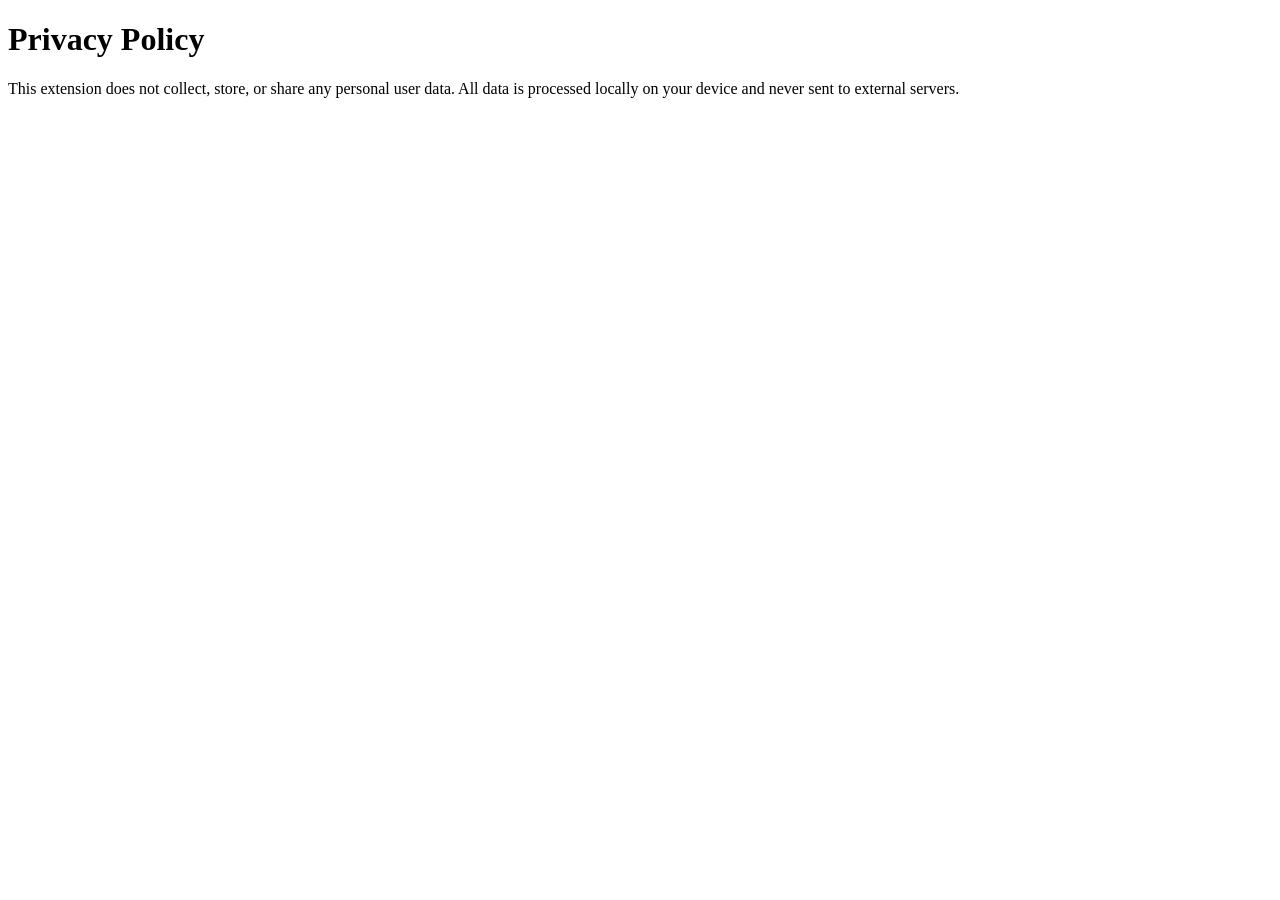
==== privacy.html @ 0ec4c2d1 "Rename index.html to privacy.html" ====
<!DOCTYPE html>
<html>
<head>
    <title>Privacy Policy</title>
</head>
<body>
    <h1>Privacy Policy</h1>
    <p>This extension does not collect, store, or share any personal user data. All data is processed locally on your device and never sent to external servers.</p>
</body>
</html>
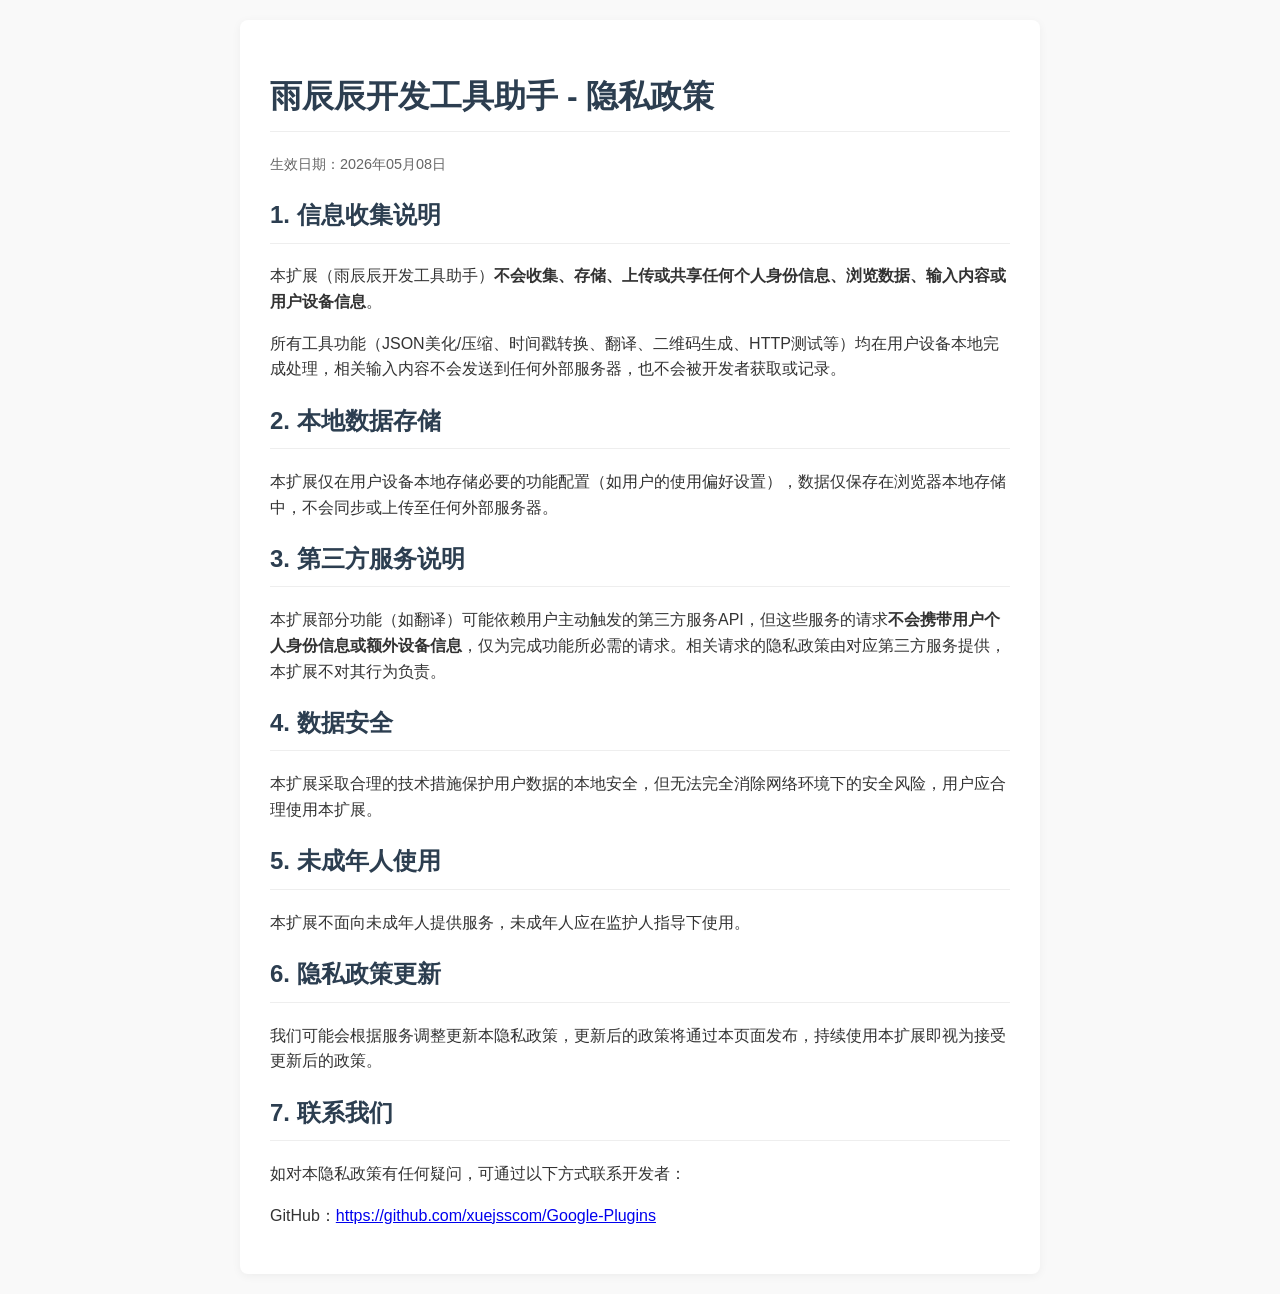
==== commit 74c4a393: "Update privacy.html" ====
--- a/privacy.html
+++ b/privacy.html
@@ -1,10 +1,64 @@
 <!DOCTYPE html>
-<html>
+<html lang="zh-CN">
 <head>
-    <title>Privacy Policy</title>
+    <meta charset="UTF-8">
+    <meta name="viewport" content="width=device-width, initial-scale=1.0">
+    <title>雨辰辰开发工具助手 - 隐私政策</title>
+    <style>
+        body {
+            font-family: -apple-system, BlinkMacSystemFont, "Segoe UI", Roboto, "Helvetica Neue", Arial, sans-serif;
+            line-height: 1.6;
+            max-width: 800px;
+            margin: 0 auto;
+            padding: 20px;
+            color: #333;
+            background-color: #f9f9f9;
+        }
+        h1, h2 {
+            color: #2c3e50;
+            border-bottom: 1px solid #eee;
+            padding-bottom: 8px;
+        }
+        .container {
+            background: white;
+            padding: 30px;
+            border-radius: 8px;
+            box-shadow: 0 2px 10px rgba(0,0,0,0.05);
+        }
+        .date {
+            color: #666;
+            font-size: 0.9em;
+            margin-bottom: 20px;
+        }
+    </style>
 </head>
 <body>
-    <h1>Privacy Policy</h1>
-    <p>This extension does not collect, store, or share any personal user data. All data is processed locally on your device and never sent to external servers.</p>
+    <div class="container">
+        <h1>雨辰辰开发工具助手 - 隐私政策</h1>
+        <p class="date">生效日期：2026年05月08日</p>
+
+        <h2>1. 信息收集说明</h2>
+        <p>本扩展（雨辰辰开发工具助手）<strong>不会收集、存储、上传或共享任何个人身份信息、浏览数据、输入内容或用户设备信息</strong>。</p>
+        <p>所有工具功能（JSON美化/压缩、时间戳转换、翻译、二维码生成、HTTP测试等）均在用户设备本地完成处理，相关输入内容不会发送到任何外部服务器，也不会被开发者获取或记录。</p>
+
+        <h2>2. 本地数据存储</h2>
+        <p>本扩展仅在用户设备本地存储必要的功能配置（如用户的使用偏好设置），数据仅保存在浏览器本地存储中，不会同步或上传至任何外部服务器。</p>
+
+        <h2>3. 第三方服务说明</h2>
+        <p>本扩展部分功能（如翻译）可能依赖用户主动触发的第三方服务API，但这些服务的请求<strong>不会携带用户个人身份信息或额外设备信息</strong>，仅为完成功能所必需的请求。相关请求的隐私政策由对应第三方服务提供，本扩展不对其行为负责。</p>
+
+        <h2>4. 数据安全</h2>
+        <p>本扩展采取合理的技术措施保护用户数据的本地安全，但无法完全消除网络环境下的安全风险，用户应合理使用本扩展。</p>
+
+        <h2>5. 未成年人使用</h2>
+        <p>本扩展不面向未成年人提供服务，未成年人应在监护人指导下使用。</p>
+
+        <h2>6. 隐私政策更新</h2>
+        <p>我们可能会根据服务调整更新本隐私政策，更新后的政策将通过本页面发布，持续使用本扩展即视为接受更新后的政策。</p>
+
+        <h2>7. 联系我们</h2>
+        <p>如对本隐私政策有任何疑问，可通过以下方式联系开发者：</p>
+        <p>GitHub：<a href="https://github.com/xuejsscom/Google-Plugins" target="_blank">https://github.com/xuejsscom/Google-Plugins</a></p>
+    </div>
 </body>
 </html>
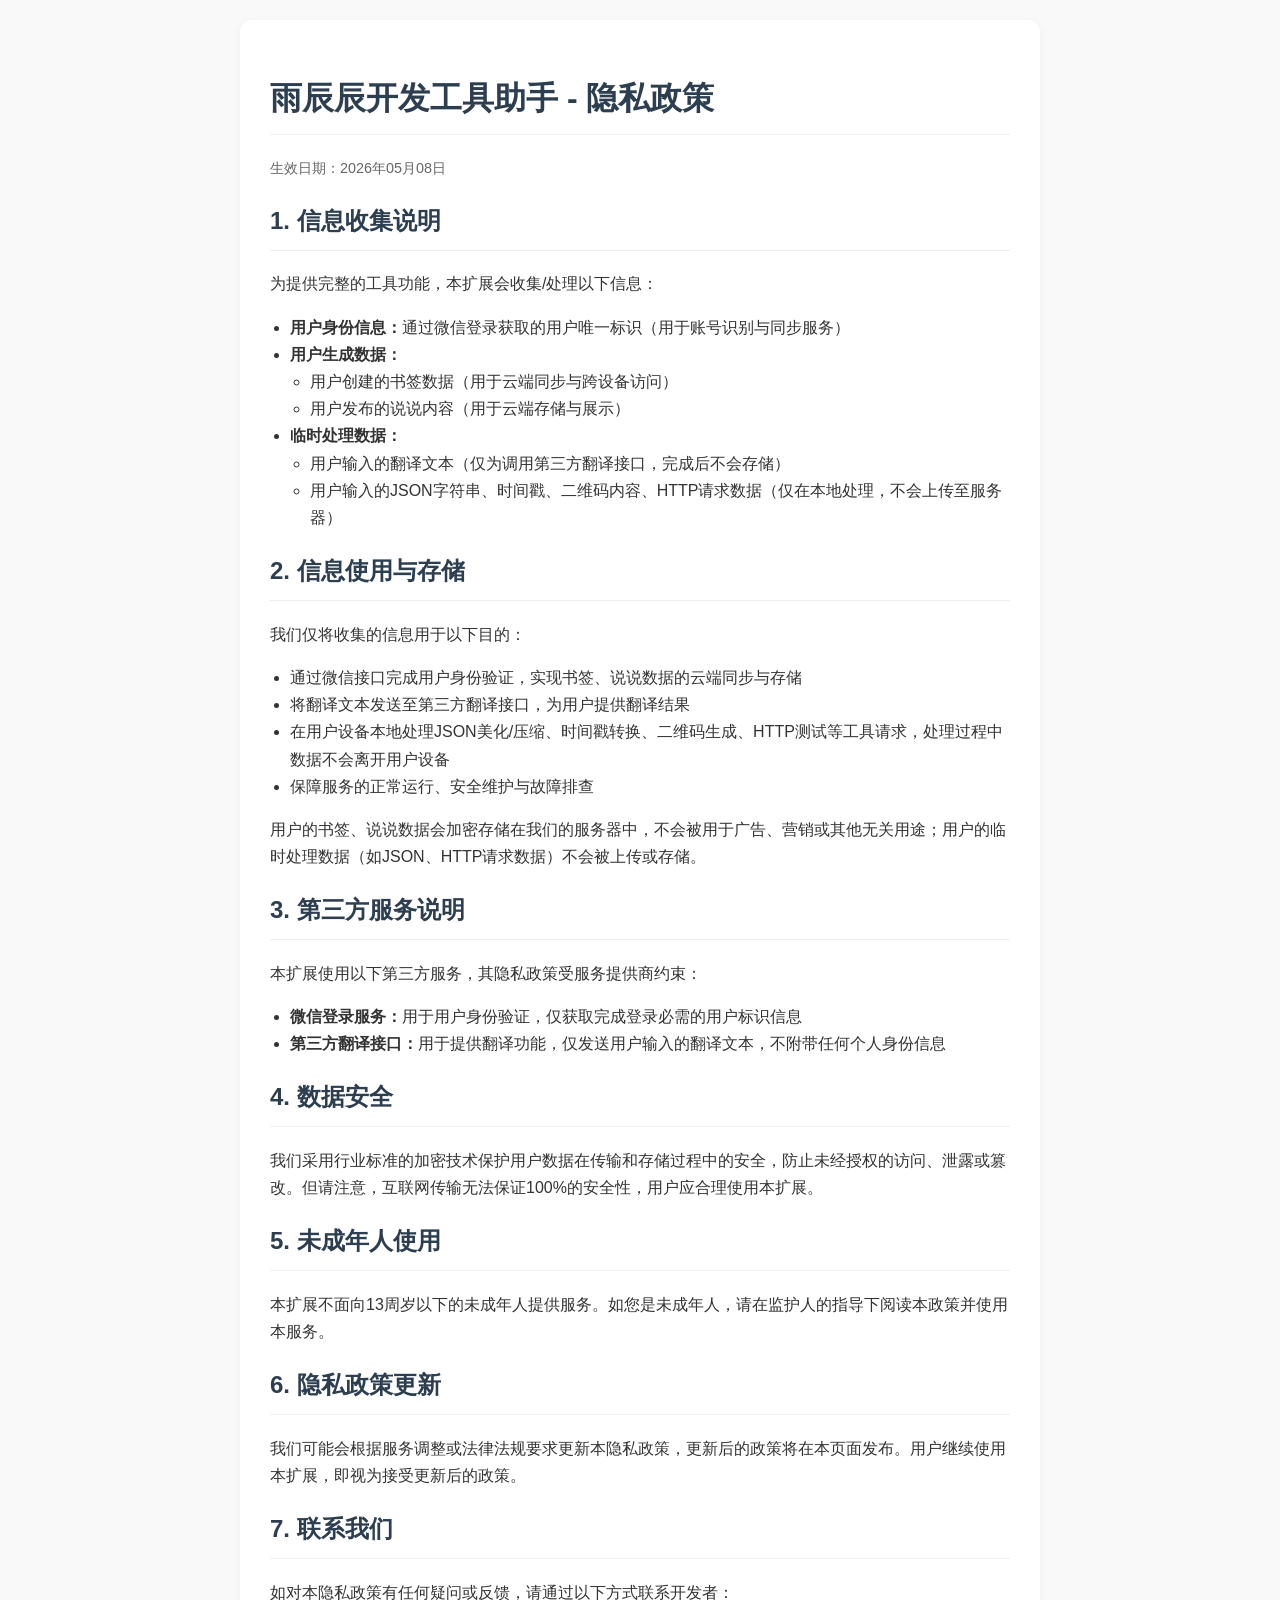
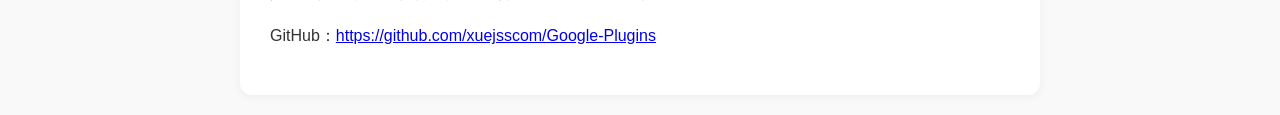
==== commit d7c86691: "Update privacy.html" ====
--- a/privacy.html
+++ b/privacy.html
@@ -7,28 +7,31 @@
     <style>
         body {
             font-family: -apple-system, BlinkMacSystemFont, "Segoe UI", Roboto, "Helvetica Neue", Arial, sans-serif;
-            line-height: 1.6;
+            line-height: 1.7;
             max-width: 800px;
             margin: 0 auto;
             padding: 20px;
             color: #333;
             background-color: #f9f9f9;
         }
+        .container {
+            background: #ffffff;
+            padding: 30px;
+            border-radius: 12px;
+            box-shadow: 0 2px 10px rgba(0,0,0,0.05);
+        }
         h1, h2 {
             color: #2c3e50;
             border-bottom: 1px solid #eee;
             padding-bottom: 8px;
         }
-        .container {
-            background: white;
-            padding: 30px;
-            border-radius: 8px;
-            box-shadow: 0 2px 10px rgba(0,0,0,0.05);
-        }
         .date {
             color: #666;
             font-size: 0.9em;
             margin-bottom: 20px;
+        }
+        ul {
+            padding-left: 20px;
         }
     </style>
 </head>
@@ -38,26 +41,51 @@
         <p class="date">生效日期：2026年05月08日</p>
 
         <h2>1. 信息收集说明</h2>
-        <p>本扩展（雨辰辰开发工具助手）<strong>不会收集、存储、上传或共享任何个人身份信息、浏览数据、输入内容或用户设备信息</strong>。</p>
-        <p>所有工具功能（JSON美化/压缩、时间戳转换、翻译、二维码生成、HTTP测试等）均在用户设备本地完成处理，相关输入内容不会发送到任何外部服务器，也不会被开发者获取或记录。</p>
+        <p>为提供完整的工具功能，本扩展会收集/处理以下信息：</p>
+        <ul>
+            <li><strong>用户身份信息：</strong>通过微信登录获取的用户唯一标识（用于账号识别与同步服务）</li>
+            <li><strong>用户生成数据：</strong>
+                <ul>
+                    <li>用户创建的书签数据（用于云端同步与跨设备访问）</li>
+                    <li>用户发布的说说内容（用于云端存储与展示）</li>
+                </ul>
+            </li>
+            <li><strong>临时处理数据：</strong>
+                <ul>
+                    <li>用户输入的翻译文本（仅为调用第三方翻译接口，完成后不会存储）</li>
+                    <li>用户输入的JSON字符串、时间戳、二维码内容、HTTP请求数据（仅在本地处理，不会上传至服务器）</li>
+                </ul>
+            </li>
+        </ul>
 
-        <h2>2. 本地数据存储</h2>
-        <p>本扩展仅在用户设备本地存储必要的功能配置（如用户的使用偏好设置），数据仅保存在浏览器本地存储中，不会同步或上传至任何外部服务器。</p>
+        <h2>2. 信息使用与存储</h2>
+        <p>我们仅将收集的信息用于以下目的：</p>
+        <ul>
+            <li>通过微信接口完成用户身份验证，实现书签、说说数据的云端同步与存储</li>
+            <li>将翻译文本发送至第三方翻译接口，为用户提供翻译结果</li>
+            <li>在用户设备本地处理JSON美化/压缩、时间戳转换、二维码生成、HTTP测试等工具请求，处理过程中数据不会离开用户设备</li>
+            <li>保障服务的正常运行、安全维护与故障排查</li>
+        </ul>
+        <p>用户的书签、说说数据会加密存储在我们的服务器中，不会被用于广告、营销或其他无关用途；用户的临时处理数据（如JSON、HTTP请求数据）不会被上传或存储。</p>
 
         <h2>3. 第三方服务说明</h2>
-        <p>本扩展部分功能（如翻译）可能依赖用户主动触发的第三方服务API，但这些服务的请求<strong>不会携带用户个人身份信息或额外设备信息</strong>，仅为完成功能所必需的请求。相关请求的隐私政策由对应第三方服务提供，本扩展不对其行为负责。</p>
+        <p>本扩展使用以下第三方服务，其隐私政策受服务提供商约束：</p>
+        <ul>
+            <li><strong>微信登录服务：</strong>用于用户身份验证，仅获取完成登录必需的用户标识信息</li>
+            <li><strong>第三方翻译接口：</strong>用于提供翻译功能，仅发送用户输入的翻译文本，不附带任何个人身份信息</li>
+        </ul>
 
         <h2>4. 数据安全</h2>
-        <p>本扩展采取合理的技术措施保护用户数据的本地安全，但无法完全消除网络环境下的安全风险，用户应合理使用本扩展。</p>
+        <p>我们采用行业标准的加密技术保护用户数据在传输和存储过程中的安全，防止未经授权的访问、泄露或篡改。但请注意，互联网传输无法保证100%的安全性，用户应合理使用本扩展。</p>
 
         <h2>5. 未成年人使用</h2>
-        <p>本扩展不面向未成年人提供服务，未成年人应在监护人指导下使用。</p>
+        <p>本扩展不面向13周岁以下的未成年人提供服务。如您是未成年人，请在监护人的指导下阅读本政策并使用本服务。</p>
 
         <h2>6. 隐私政策更新</h2>
-        <p>我们可能会根据服务调整更新本隐私政策，更新后的政策将通过本页面发布，持续使用本扩展即视为接受更新后的政策。</p>
+        <p>我们可能会根据服务调整或法律法规要求更新本隐私政策，更新后的政策将在本页面发布。用户继续使用本扩展，即视为接受更新后的政策。</p>
 
         <h2>7. 联系我们</h2>
-        <p>如对本隐私政策有任何疑问，可通过以下方式联系开发者：</p>
+        <p>如对本隐私政策有任何疑问或反馈，请通过以下方式联系开发者：</p>
         <p>GitHub：<a href="https://github.com/xuejsscom/Google-Plugins" target="_blank">https://github.com/xuejsscom/Google-Plugins</a></p>
     </div>
 </body>
